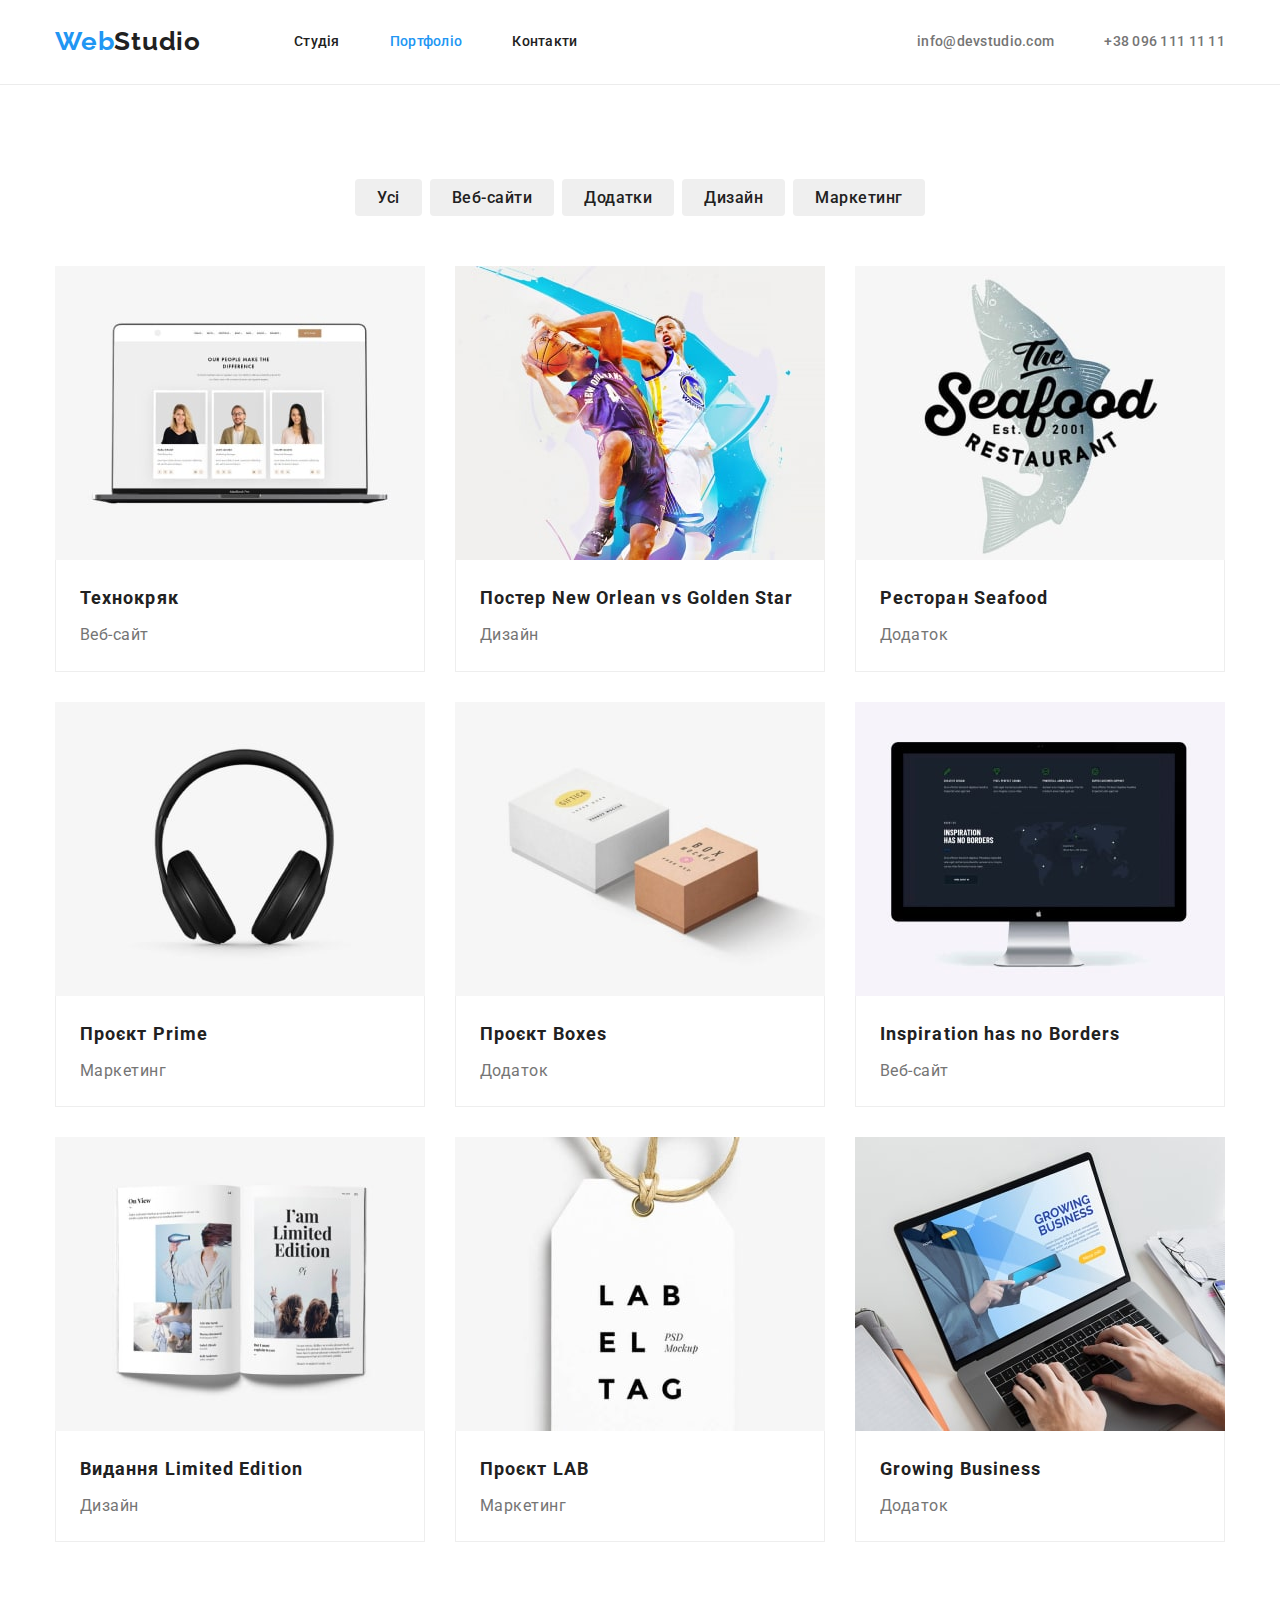
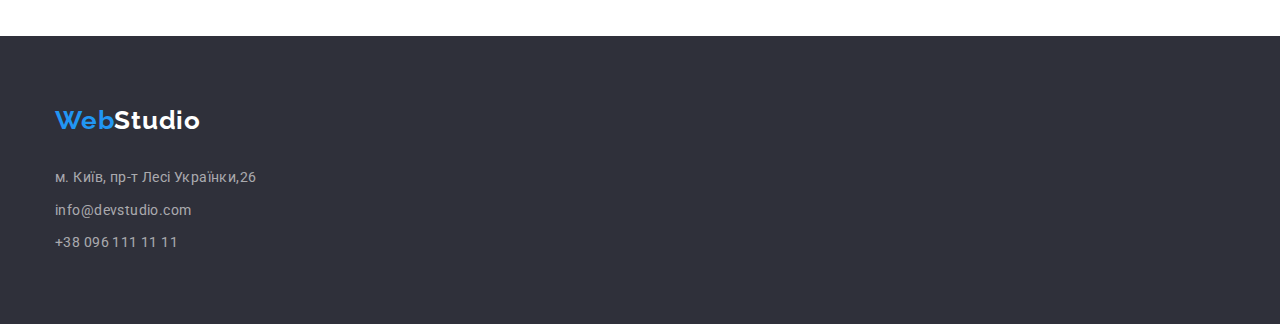
==== portfolio.html @ 55c02976 "Initial commit" ====
<!DOCTYPE html>
<html lang="uk">
  <head>
    <meta charset="UTF-8" />
    <meta http-equiv="X-UA-Compatible" content="IE=edge" />
    <meta name="viewport" content="width=device-width, initial-scale=1.0" />
    <title>Портфоліо</title>
    <link rel="preconnect" href="https://fonts.googleapis.com" />
    <link rel="preconnect" href="https://fonts.gstatic.com" crossorigin />
    <link
      href="https://fonts.googleapis.com/css2?family=Raleway:wght@700&family=Roboto:wght@400;500;700;900&display=swap"
      rel="stylesheet"
    />
    <link
      rel="stylesheet"
      href="https://cdnjs.cloudflare.com/ajax/libs/modern-normalize/1.1.0/modern-normalize.min.css"
    />
    <link rel="stylesheet" href="./css/styles.css" />
  </head>
  <body>
    <header class="page-header">
      <div class="container heder-container">
        <div class="nav-conteiner">
          <nav class="logo-nav">
            <a class="logo" href="./index.html"> <span class="accent">Web</span>Studio</a>

            <ul class="list-nav list">
              <li class="item"><a class="link-nav" href="./index.html">Студія</a></li>
              <li class="item">
                <a class="link-nav carrent" href="./portfolio.html">Портфоліо</a>
              </li>
              <li class="item"><a class="link-nav" href="">Контакти</a></li>
            </ul>
          </nav>
        </div>
        <div class="heder-contacts">
          <ul class="list-contacts list">
            <li class="item">
              <a class="contacts-link" href="mailto:info@devstudio.com">info@devstudio.com</a>
            </li>
            <li class="item">
              <a class="contacts-link" href="tel:+380961111111">+38 096 111 11 11</a>
            </li>
          </ul>
        </div>
      </div>
    </header>

    <main>
      <section class="section">
        <div class="container">
          <h1 class="visually-hidden">Портфоліо</h1>

          <ul class="section-button list">
            <li class="item-button"><button class="button-link" type="button">Усі</button></li>
            <li class="item-button">
              <button class="button-link" type="button">Веб-сайти</button>
            </li>
            <li class="item-button">
              <button class="button-link" type="button">Додатки</button>
            </li>
            <li class="item-button"><button class="button-link" type="button">Дизайн</button></li>
            <li class="item-button">
              <button class="button-link" type="button">Маркетинг</button>
            </li>
          </ul>

          <ul class="section-work list">
            <li class="item-work">
              <img
                class="work-img"
                src="./img/portfolio/technoquack.jpg"
                alt="сайт сторінки"
                width="370"
              />
              <div class="title-text">
                <h2 class="work-title">Технокряк</h2>
                <p class="work-text">Веб-сайт</p>
              </div>
            </li>
            <li class="item-work">
              <img class="work-img" src="./img/portfolio/poster.jpg" alt="постер" width="370" />
              <div class="title-text">
                <h2 class="work-title">Постер New Orlean vs Golden Star</h2>
                <p class="work-text">Дизайн</p>
              </div>
            </li>
            <li class="item-work">
              <img class="work-img" src="./img/portfolio/seafood.jpg" alt="логотип" width="370" />
              <div class="title-text">
                <h2 class="work-title">Ресторан Seafood</h2>
                <p class="work-text">Додаток</p>
              </div>
            </li>
            <li class="item-work">
              <img class="work-img" src="./img/portfolio/prime.jpg" alt="наушники" width="370" />
              <div class="title-text">
                <h2 class="work-title">Проєкт Prime</h2>
                <p class="work-text">Маркетинг</p>
              </div>
            </li>
            <li class="item-work">
              <img class="work-img" src="./img/portfolio/boxes.jpg" alt="коробки" width="370" />
              <div class="title-text">
                <h2 class="work-title">Проєкт Boxes</h2>
                <p class="work-text">Додаток</p>
              </div>
            </li>
            <li class="item-work">
              <img
                class="work-img"
                src="./img/portfolio/inspiration.jpg"
                alt="екран компютера"
                width="370"
              />
              <div class="title-text">
                <h2 class="work-title">Inspiration has no Borders</h2>
                <p class="work-text">Веб-сайт</p>
              </div>
            </li>
            <li class="item-work">
              <img class="work-img" src="./img/portfolio/edition.jpg" alt="книга" width="370" />
              <div class="title-text">
                <h2 class="work-title">Видання Limited Edition</h2>
                <p class="work-text">Дизайн</p>
              </div>
            </li>
            <li class="item-work">
              <img class="work-img" src="./img/portfolio/project.jpg" alt="проект" width="370" />
              <div class="title-text">
                <h2 class="work-title">Проєкт LAB</h2>
                <p class="work-text">Маркетинг</p>
              </div>
            </li>
            <li class="item-work">
              <img class="work-img" src="./img/portfolio/business.jpg" alt="ноутбук" width="370" />
              <div class="title-text">
                <h2 class="work-title">Growing Business</h2>
                <p class="work-text">Додаток</p>
              </div>
            </li>
          </ul>
        </div>
      </section>
    </main>

    <footer class="footer">
      <div class="container">
        <a class="footer-logo" href="./index.html"> <span class="accent">Web</span>Studio</a>
        <address class="footer-address">
          <ul class="address-list list">
            <li class="item-address">
              <a
                class="address-link"
                href="https://goo.gl/maps/cdmkgBvX4xGakDDQ7"
                target="_blank"
                rel="noopener noreferrer nofollow"
                >м. Київ, пр-т Лесі Українки,26
              </a>
            </li>
            <li class="item-address">
              <a class="address-link" href="mailto:info@devstudio.com">info@devstudio.com</a>
            </li>
            <li class="item-address">
              <a class="address-link" href="tel:+380961111111">+38 096 111 11 11</a>
            </li>
          </ul>
        </address>
      </div>
    </footer>
  </body>
</html>
---- css/styles.css ----
/* html {
  box-sizing: border-box;
}

*,
*::before,
*::after {
  box-sizing: inherit;
} */

:root {
  --primary-text-color: #757575;
  --secondary-tex-color: #212121;
  --link-color: #2196f3;
  --logo-color: #000000;
  --fons-color: #f5f5f5;
  --hero-color: #ffffff;
  --footer-color: #2f303a;
  --card-text-color: #757575;
  --color-active: #188ce8;
  --color-fon-team: #f5f4fa;
  --color-border: #eeeeee;
  --heder-border: #ececec;
  --color-box-shadow: rgba(0, 0, 0, 0.15);
  --color-text-shadow: rgba(0, 0, 0, 0.25);
  --color-footer-link: rgba(255, 255, 255, 0.6);
}

/* * {
  outline: 1px solid tomato;
} */

h1,
h2,
h3,
h4,
h5,
h6,
ul,
p {
  margin: 0;
  padding: 0;
}

body {
  font-family: Roboto, sans-serif;
  font-size: 14px;
  line-height: 1.7;
  letter-spacing: 0.03em;
  background: var(--hero-color);
  color: var(--primary-text-color);
}

.list {
  list-style: none;
}
.container {
  width: 1200px;
  padding-left: 15px;
  padding-right: 15px;
  margin-left: auto;
  margin-right: auto;
}

/* heder */
.page-header {
  border-bottom: 1px solid var(--heder-border);
}

/* logo */

.logo {
  font-family: Raleway, sans-serif;
  font-weight: 700;
  font-size: 26px;
  line-height: 1.9;
  letter-spacing: 0.03em;
  text-decoration: none;
  color: var(--secondary-tex-color);
}

.accent {
  font-family: Raleway, sans-serif;
  color: var(--link-color);
}

/* site nav */
.list-nav {
  display: flex;
  margin-left: 93px;
}
.item {
  margin-right: 50px;
}
.item:last-child {
  margin-right: 0;
}

.list-contacts {
  display: flex;
}
.logo-nav {
  display: flex;
  align-items: center;
}
.heder-container {
  display: flex;
  align-items: center;
}
.heder-contacts {
  margin-left: auto;
}
.link-nav {
  display: block;
  padding-top: 32px;
  padding-bottom: 32px;

  font-weight: 500;
  font-size: 14px;
  line-height: 1.4;
  letter-spacing: 0.02em;
  text-decoration: none;
  color: var(--secondary-tex-color);
}

.carrent {
  color: var(--link-color);
}

.link-nav:hover,
.link-nav:focus {
  color: var(--link-color);
}

.contacts-link {
  display: block;
  padding-top: 32px;
  padding-bottom: 32px;

  font-weight: 500;
  font-size: 14px;
  line-height: 1.4;
  letter-spacing: 0.02em;
  text-decoration: none;
  color: var(--primary-text-color);
}

.contacts-link:hover,
.contacts-link:focus {
  color: var(--link-color);
}

/* hero */

.section-hero {
  padding-top: 200px;
  padding-bottom: 200px;
  text-align: center;

  background-color: var(--footer-color);
}

.hero-title {
  width: 696px;
  margin-left: auto;
  margin-right: auto;
  margin-bottom: 30px;

  font-weight: 900;
  font-size: 44px;
  line-height: 1.4;
  text-align: center;
  letter-spacing: 0.06em;
  text-transform: uppercase;
  color: var(--hero-color);
}

/* button */

.button {
  padding: 10px 32px;
  border: none;
  box-shadow: 0px 4px 4px var(--color-box-shadow);
  border-radius: 4px;

  font-family: inherit;
  font-weight: 700;
  font-size: 16px;
  line-height: 1.9;
  text-align: center;
  cursor: pointer;
  letter-spacing: 0.06em;
  background-color: var(--link-color);
  color: var(--hero-color);
}

.button:active,
.button:hover,
.button:focus {
  box-shadow: 0px 4px 4px var(--color-box-shadow);
  border-radius: 4px;
  background-color: var(--color-active);
  color: var(--hero-color);
  text-shadow: 0px 4px 4px var(--color-text-shadow);
}

/* section */
.section {
  padding-top: 94px;
  padding-bottom: 94px;
}

.section-title {
  font-weight: 700;
  font-size: 36px;
  line-height: 1.17;
  text-align: center;
  letter-spacing: 0.03em;
  color: var(--secondary-tex-color);
}

.features-list {
  display: flex;
}

.item-features {
  margin-right: 30px;
}
.item-features:last-child {
  margin-right: 0;
}

.title {
  margin-bottom: 10px;
}
.features-list .title {
  font-weight: 700;
  font-size: 14px;
  line-height: 1.14;
  letter-spacing: 0.03em;
  text-transform: uppercase;
  color: var(--secondary-tex-color);
}

/* specifics */
.section-specifics {
  padding-top: 0;
  padding-bottom: 94px;
}

.specifics-list {
  display: flex;
}

.specifics-img {
  display: block;
  height: auto;
  max-width: 100%;
}

.item-specifics {
  margin-right: 30px;
}
.item-specifics:last-child {
  margin-right: 0;
}

.specifics {
  margin-bottom: 50px;
}

/* team */
.team {
  margin-bottom: 50px;
}

.team-list {
  display: flex;
}

.team-img {
  display: block;
  height: auto;
  max-width: 100%;
  border-radius: 0px;
}
.conteiner-title {
  padding: 30px 61px;
  text-align: center;
}

.item-team {
  margin-right: 30px;
  box-shadow: 0px 1px 3px rgba(0, 0, 0, 0.12), 0px 1px 1px rgba(0, 0, 0, 0.14),
    0px 2px 1px rgba(0, 0, 0, 0.2);
  border-radius: 0px 0px 4px 4px;
  background: var(--hero-color);
}
.item-team:last-child {
  margin-right: 0;
}

.section-team {
  background-color: var(--color-fon-team);
}

.team-title {
  margin-bottom: 10px;

  font-weight: 500;
  font-size: 16px;
  line-height: 1.19;
  letter-spacing: 0.03em;
  color: var(--secondary-tex-color);
}

.team-text {
  font-weight: 400;
  font-size: 16px;
  line-height: 1.19;
  letter-spacing: 0.03em;
  color: var(--card-text-color);
}

/* footer */

.footer {
  padding-top: 60px;
  padding-bottom: 60px;

  background-color: var(--footer-color);
}
.footer-address {
  font-style: normal;
}

.footer-logo {
  display: block;
  margin-bottom: 20px;

  font-family: Raleway, sans-serif;
  font-style: normal;
  font-weight: 700;
  font-size: 26px;
  line-height: 1.9;
  letter-spacing: 0.03em;
  text-decoration: none;
  color: var(--hero-color);
}
.accent-logo {
  color: var(--hero-color);
}
.address-list {
  display: block;
}

.item-address {
  margin-bottom: 9px;
}

.address-link {
  font-weight: 400;
  font-size: 14px;
  line-height: 1.7;
  letter-spacing: 0.03em;
  text-decoration: none;
  color: var(--color-footer-link);
}
.address-link:hover,
.address-link:focus {
  color: var(--hero-color);
}

/* portfolio */

/* section work */

.section-button {
  display: flex;
  justify-content: center;
}
.item-button {
  margin-right: 8px;
}
.item-button:last-child {
  margin-right: 0;
}

.section-button {
  margin-bottom: 50px;
}
.section-work {
  display: flex;
  flex-wrap: wrap;
}

.item-work {
  width: 370px;
  margin-right: 30px;
  margin-bottom: 30px;
}

.item-work:nth-last-child(-n + 3) {
  margin-bottom: 0;
}
.item-work:nth-child(3n) {
  margin-right: 0;
}
.work-title {
  margin-bottom: 4px;

  font-weight: 700;
  font-size: 18px;
  line-height: 2;
  letter-spacing: 0.06em;
  color: var(--secondary-tex-color);
}

.work-text {
  font-size: 16px;
  line-height: 1.9;
  letter-spacing: 0.03em;
  color: var(--card-text-color);
}

.button-link {
  padding: 6px 22px;
  cursor: pointer;
  border: none;
  border-radius: 4px;

  font-family: inherit;
  font-weight: 500;
  font-size: 16px;
  line-height: 1.6;
  letter-spacing: 0.03em;
  color: var(--secondary-tex-color);
}
.button-link:active,
.button-link:hover,
.button-link:focus {
  box-shadow: 0px 3px 1px rgba(0, 0, 0, 0.1), 0px 1px 2px rgba(0, 0, 0, 0.08),
    0px 2px 2px rgba(0, 0, 0, 0.12);
  background-color: var(--link-color);
  color: var(--hero-color);
}
.visually-hidden {
  position: absolute;
  width: 1px;
  height: 1px;
  margin: -1px;
  border: 0;
  padding: 0;

  white-space: nowrap;
  clip-path: inset(100%);
  clip: rect(0 0 0 0);
  overflow: hidden;
}

.work-img {
  display: block;
}
.title-text {
  border-right: 1px solid var(--color-border);
  border-bottom: 1px solid var(--color-border);
  border-left: 1px solid var(--color-border);
  padding: 20px 24px;
}
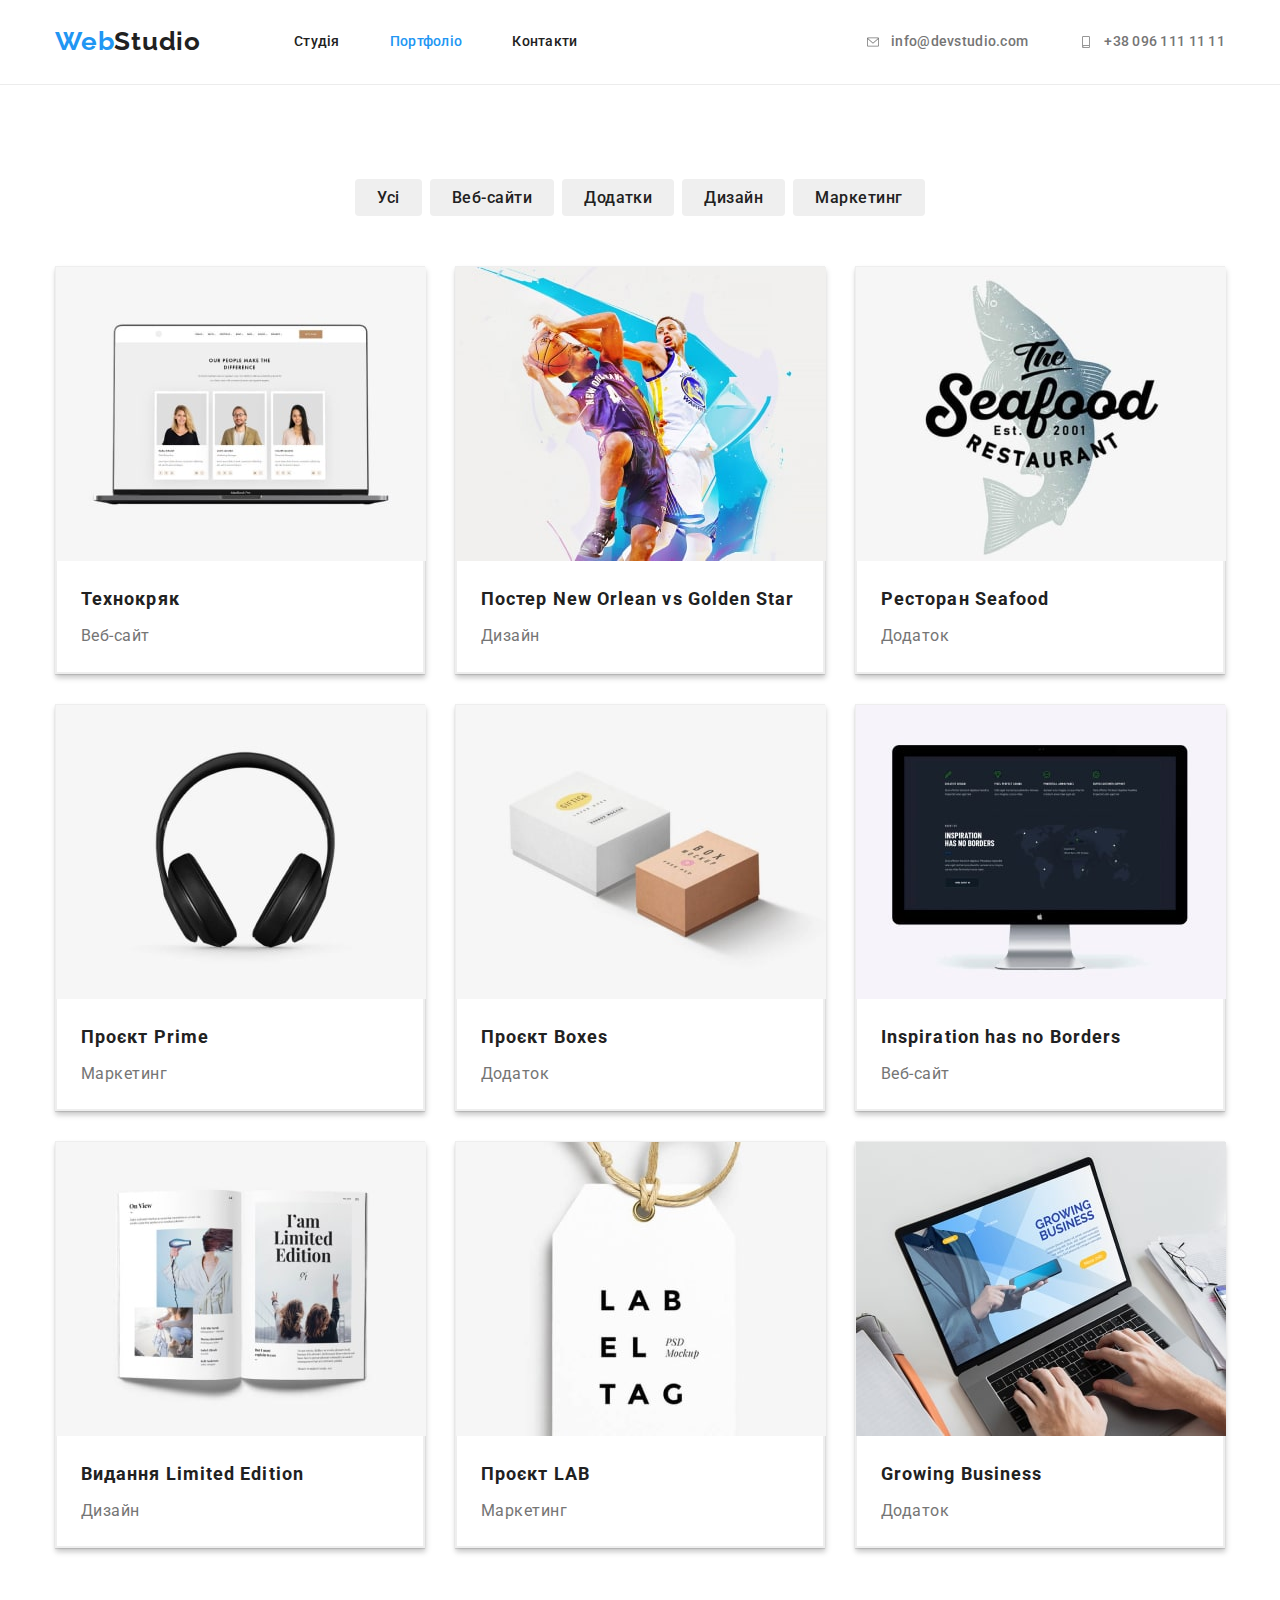
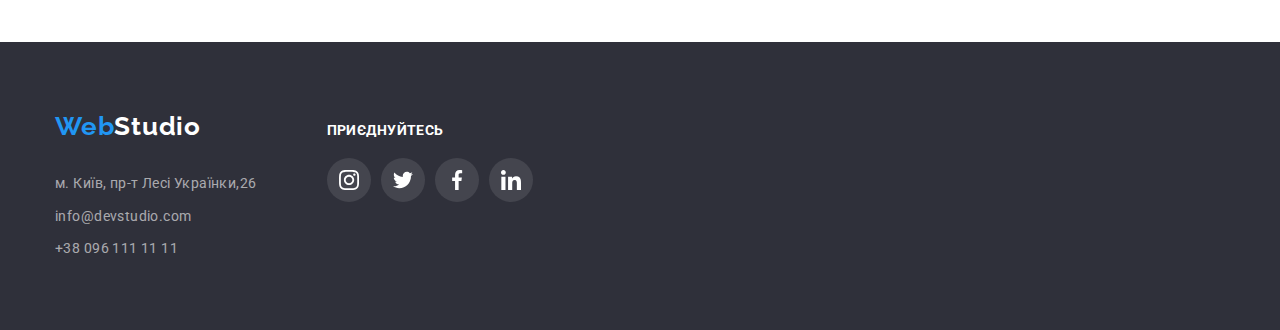
==== commit 87030110: "completion" ====
--- a/portfolio.html
+++ b/portfolio.html
@@ -36,10 +36,20 @@
         <div class="heder-contacts">
           <ul class="list-contacts list">
             <li class="item">
-              <a class="contacts-link" href="mailto:info@devstudio.com">info@devstudio.com</a>
+              <a class="contacts-link" href="mailto:info@devstudio.com">
+                <svg class="icon-envelope" width="16" height="12">
+                  <use href="./img/sprite.svg#icon-envelope"></use>
+                </svg>
+                info@devstudio.com</a
+              >
             </li>
             <li class="item">
-              <a class="contacts-link" href="tel:+380961111111">+38 096 111 11 11</a>
+              <a class="contacts-link" href="tel:+380961111111">
+                <svg class="icon-smartphone" width="16" height="12">
+                  <use href="./img/sprite.svg#icon-smartphone"></use>
+                </svg>
+                +38 096 111 11 11</a
+              >
             </li>
           </ul>
         </div>
@@ -145,27 +155,63 @@
     </main>
 
     <footer class="footer">
-      <div class="container">
-        <a class="footer-logo" href="./index.html"> <span class="accent">Web</span>Studio</a>
-        <address class="footer-address">
-          <ul class="address-list list">
-            <li class="item-address">
-              <a
-                class="address-link"
-                href="https://goo.gl/maps/cdmkgBvX4xGakDDQ7"
-                target="_blank"
-                rel="noopener noreferrer nofollow"
-                >м. Київ, пр-т Лесі Українки,26
-              </a>
-            </li>
-            <li class="item-address">
-              <a class="address-link" href="mailto:info@devstudio.com">info@devstudio.com</a>
-            </li>
-            <li class="item-address">
-              <a class="address-link" href="tel:+380961111111">+38 096 111 11 11</a>
-            </li>
-          </ul>
-        </address>
+      <div class="container foter-conteiner">
+        <div class="conteiner-address">
+          <a class="footer-logo" href="./index.html"> <span class="accent">Web</span>Studio</a>
+          <address class="footer-address">
+            <ul class="address-list list">
+              <li class="item-address">
+                <a
+                  class="address-link"
+                  href="https://goo.gl/maps/cdmkgBvX4xGakDDQ7"
+                  target="_blank"
+                  rel="noopener noreferrer nofollow"
+                  >м. Київ, пр-т Лесі Українки,26
+                </a>
+              </li>
+              <li class="item-address">
+                <a class="address-link" href="mailto:info@devstudio.com">info@devstudio.com</a>
+              </li>
+              <li class="item-address">
+                <a class="address-link" href="tel:+380961111111">+38 096 111 11 11</a>
+              </li>
+            </ul>
+          </address>
+        </div>
+
+        <div class="icon-footer">
+          <p class="icon-text">приєднуйтесь</p>
+          <ul class="icon-list-footer list">
+            <li class="icon-footer-item">
+              <a class="icon-footer-link" href="">
+                <svg class="" width="20" height="20">
+                  <use href="./img/sprite.svg#icon-instagram"></use>
+                </svg>
+              </a>
+            </li>
+            <li class="icon-footer-item">
+              <a class="icon-footer-link" href="">
+                <svg class="" width="20" height="20">
+                  <use href="./img/sprite.svg#icon-twitter"></use>
+                </svg>
+              </a>
+            </li>
+            <li class="icon-footer-item">
+              <a class="icon-footer-link" href="">
+                <svg class="" width="20" height="20">
+                  <use href="./img/sprite.svg#icon-facebook"></use>
+                </svg>
+              </a>
+            </li>
+            <li class="icon-footer-item">
+              <a class="icon-footer-link" href="">
+                <svg class="" width="20" height="20">
+                  <use href="./img/sprite.svg#icon-linkedin"></use>
+                </svg>
+              </a>
+            </li>
+          </ul>
+        </div>
       </div>
     </footer>
   </body>
--- a/css/styles.css
+++ b/css/styles.css
@@ -24,6 +24,7 @@
   --color-box-shadow: rgba(0, 0, 0, 0.15);
   --color-text-shadow: rgba(0, 0, 0, 0.25);
   --color-footer-link: rgba(255, 255, 255, 0.6);
+  --color-border-customers: #afb1b8;
 }
 
 /* * {
@@ -133,9 +134,10 @@
 }
 
 .contacts-link {
-  display: block;
+  display: flex;
   padding-top: 32px;
   padding-bottom: 32px;
+  align-items: center;
 
   font-weight: 500;
   font-size: 14px;
@@ -150,6 +152,26 @@
   color: var(--link-color);
 }
 
+.contacts-link:hover svg,
+.contacts-link:focus svg {
+  fill: var(--color-active);
+}
+
+/* .icon {
+  margin-right: 10px;
+  fill: var(--card-text-color);
+}
+.icon:hover,
+.icon:focus {
+  fill: var(--link-color);
+} */
+
+.icon-envelope,
+.icon-smartphone {
+  fill: var(--card-text-color);
+  margin-right: 10px;
+}
+
 /* hero */
 
 .section-hero {
@@ -158,6 +180,16 @@
   text-align: center;
 
   background-color: var(--footer-color);
+
+  max-width: 1600px;
+  height: 600px;
+  margin-left: auto;
+  margin-right: auto;
+  background-image: linear-gradient(to right, rgba(47, 48, 58, 0.4), rgba(47, 48, 58, 0.4)),
+    url(../img/hero.jpg);
+  background-repeat: no-repeat;
+  background-size: cover;
+  background-position: center;
 }
 
 .hero-title {
@@ -182,6 +214,8 @@
   border: none;
   box-shadow: 0px 4px 4px var(--color-box-shadow);
   border-radius: 4px;
+
+  /* text-shadow: 0px 4px 4px var(--color-text-shadow); */
 
   font-family: inherit;
   font-weight: 700;
@@ -201,7 +235,7 @@
   border-radius: 4px;
   background-color: var(--color-active);
   color: var(--hero-color);
-  text-shadow: 0px 4px 4px var(--color-text-shadow);
+  /* text-shadow: 0px 4px 4px var(--color-text-shadow); */
 }
 
 /* section */
@@ -224,11 +258,48 @@
 }
 
 .item-features {
+  display: block;
+  max-width: 270px;
+
   margin-right: 30px;
 }
 .item-features:last-child {
   margin-right: 0;
 }
+
+.icon-features {
+  display: flex;
+  align-items: center;
+  justify-content: center;
+  background-color: var(--color-fon-team);
+  margin-bottom: 30px;
+}
+/* 
+.item-features::before {
+  content: '';
+  display: block;
+  height: 120px;
+
+  background-repeat: no-repeat;
+  background-position: center;
+  background-color: var(--color-fon-team);
+}
+
+.icon-antenna::before {
+  background-image: url(../img/specifics/antenna.svg);
+}
+
+.icon-clock::before {
+  background-image: url(../img/specifics/clock.svg);
+}
+
+.icon-diagrama::before {
+  background-image: url(../img/specifics/diagram.svg);
+}
+
+.icon-astronaut::before {
+  background-image: url(../img/specifics/astronaut.svg);
+} */
 
 .title {
   margin-bottom: 10px;
@@ -270,6 +341,32 @@
 }
 
 /* team */
+.team-item-social {
+  display: flex;
+  justify-content: center;
+  margin-top: 16px;
+}
+.social-item {
+  display: flex;
+  margin-right: 10px;
+}
+.social-item:last-child {
+  margin-right: 0;
+}
+.icon-link-team {
+  width: 44px;
+  height: 44px;
+  display: flex;
+  justify-content: center;
+  align-items: center;
+  border-radius: 50%;
+  fill: var(--color-border-customers);
+}
+.icon-link-team:hover {
+  fill: var(--hero-color);
+  background-color: var(--link-color);
+}
+
 .team {
   margin-bottom: 50px;
 }
@@ -285,6 +382,7 @@
   border-radius: 0px;
 }
 .conteiner-title {
+  width: 270px;
   padding: 30px 61px;
   text-align: center;
 }
@@ -322,7 +420,85 @@
   color: var(--card-text-color);
 }
 
+/* customer */
+
+.customer {
+  margin-bottom: 50px;
+}
+.customer-list {
+  display: flex;
+  justify-content: space-between;
+}
+.customers-team {
+  border: 1px solid var(--color-border-customers);
+  border-radius: 4px;
+}
+.customers-link {
+  width: 170px;
+  height: 92px;
+  align-items: center;
+  justify-content: center;
+  display: flex;
+  fill: var(--color-border-customers);
+}
+
+.customers-link:hover {
+  border: 1px solid var(--link-color);
+  fill: var(--link-color);
+}
+
+/* .customers-team {
+  margin-right: 30px;
+}
+.customers-team:last-child {
+  margin-right: 0;
+} */
+
 /* footer */
+
+.foter-conteiner {
+  display: flex;
+  align-items: baseline;
+}
+
+.conteiner-address {
+  margin-right: 70px;
+}
+.icon-text {
+  margin-bottom: 20px;
+
+  font-weight: 700;
+  font-size: 14px;
+  line-height: 16px;
+  letter-spacing: 0.03em;
+  text-transform: uppercase;
+
+  color: var(--hero-color);
+}
+
+.icon-list-footer {
+  display: flex;
+}
+.icon-footer-item {
+  margin-right: 10px;
+}
+.icon-footer-item:last-child {
+  margin-right: 0;
+}
+.icon-footer-link {
+  display: flex;
+  justify-content: center;
+  align-items: center;
+  width: 44px;
+  height: 44px;
+  border-radius: 50%;
+  fill: var(--hero-color);
+  background-color: rgba(255, 255, 255, 0.1);
+}
+
+.icon-footer-link:hover {
+  background-color: var(--link-color);
+}
 
 .footer {
   padding-top: 60px;
@@ -398,6 +574,9 @@
   width: 370px;
   margin-right: 30px;
   margin-bottom: 30px;
+  border: 1px solid #eeeeee;
+  box-shadow: 0px 1px 1px rgba(0, 0, 0, 0.12), 0px 4px 4px rgba(0, 0, 0, 0.06),
+    1px 4px 6px rgba(0, 0, 0, 0.16);
 }
 
 .item-work:nth-last-child(-n + 3) {
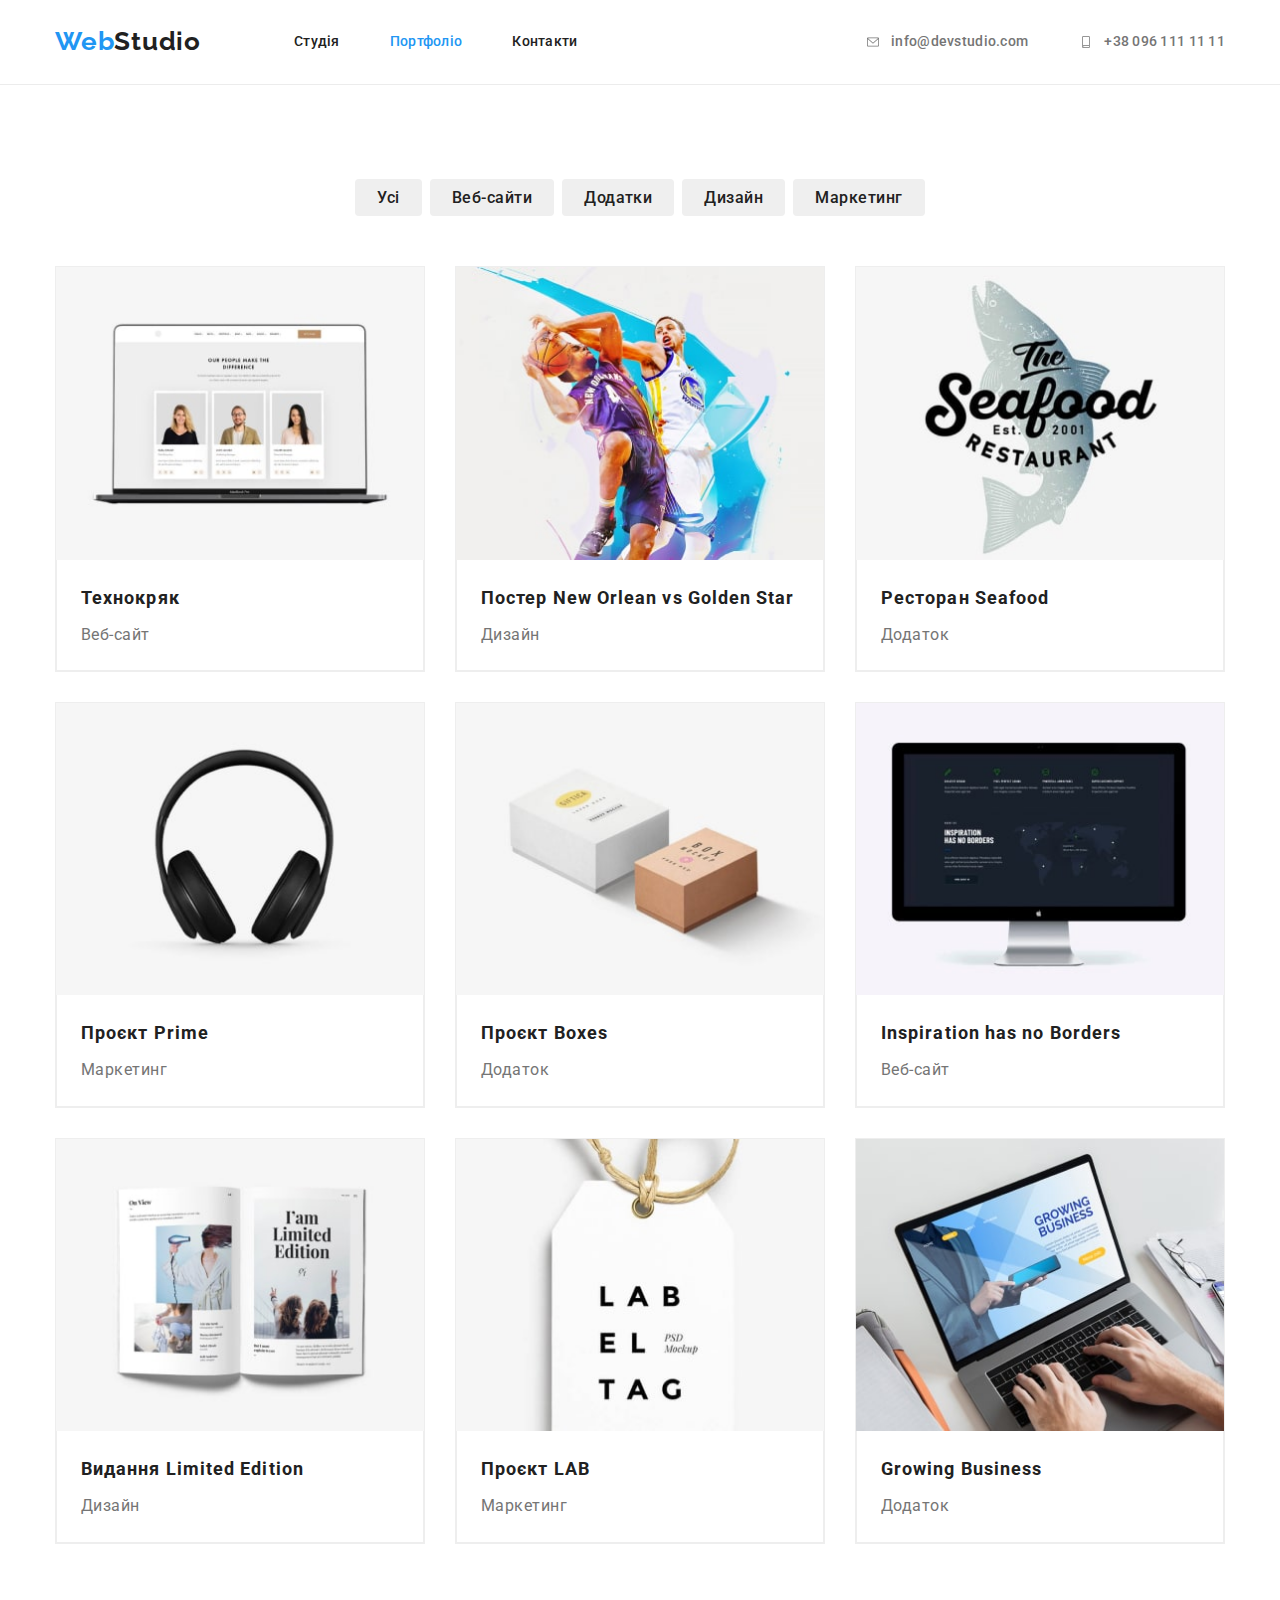
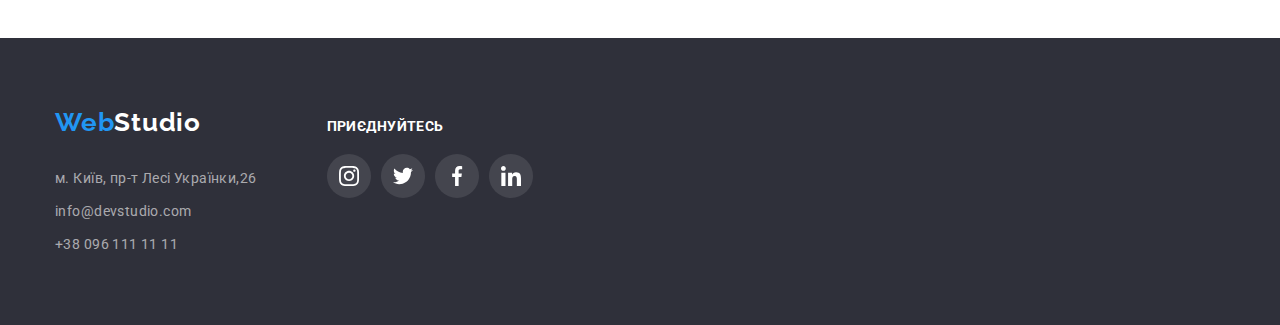
==== commit 7adcff42: "making changes" ====
--- a/portfolio.html
+++ b/portfolio.html
@@ -77,77 +77,100 @@
 
           <ul class="section-work list">
             <li class="item-work">
-              <img
-                class="work-img"
-                src="./img/portfolio/technoquack.jpg"
-                alt="сайт сторінки"
-                width="370"
-              />
-              <div class="title-text">
-                <h2 class="work-title">Технокряк</h2>
-                <p class="work-text">Веб-сайт</p>
-              </div>
-            </li>
-            <li class="item-work">
-              <img class="work-img" src="./img/portfolio/poster.jpg" alt="постер" width="370" />
-              <div class="title-text">
-                <h2 class="work-title">Постер New Orlean vs Golden Star</h2>
-                <p class="work-text">Дизайн</p>
-              </div>
-            </li>
-            <li class="item-work">
-              <img class="work-img" src="./img/portfolio/seafood.jpg" alt="логотип" width="370" />
-              <div class="title-text">
-                <h2 class="work-title">Ресторан Seafood</h2>
-                <p class="work-text">Додаток</p>
-              </div>
-            </li>
-            <li class="item-work">
-              <img class="work-img" src="./img/portfolio/prime.jpg" alt="наушники" width="370" />
-              <div class="title-text">
-                <h2 class="work-title">Проєкт Prime</h2>
-                <p class="work-text">Маркетинг</p>
-              </div>
-            </li>
-            <li class="item-work">
-              <img class="work-img" src="./img/portfolio/boxes.jpg" alt="коробки" width="370" />
-              <div class="title-text">
-                <h2 class="work-title">Проєкт Boxes</h2>
-                <p class="work-text">Додаток</p>
-              </div>
-            </li>
-            <li class="item-work">
-              <img
-                class="work-img"
-                src="./img/portfolio/inspiration.jpg"
-                alt="екран компютера"
-                width="370"
-              />
-              <div class="title-text">
-                <h2 class="work-title">Inspiration has no Borders</h2>
-                <p class="work-text">Веб-сайт</p>
-              </div>
-            </li>
-            <li class="item-work">
-              <img class="work-img" src="./img/portfolio/edition.jpg" alt="книга" width="370" />
-              <div class="title-text">
-                <h2 class="work-title">Видання Limited Edition</h2>
-                <p class="work-text">Дизайн</p>
-              </div>
-            </li>
-            <li class="item-work">
-              <img class="work-img" src="./img/portfolio/project.jpg" alt="проект" width="370" />
-              <div class="title-text">
-                <h2 class="work-title">Проєкт LAB</h2>
-                <p class="work-text">Маркетинг</p>
-              </div>
-            </li>
-            <li class="item-work">
-              <img class="work-img" src="./img/portfolio/business.jpg" alt="ноутбук" width="370" />
-              <div class="title-text">
-                <h2 class="work-title">Growing Business</h2>
-                <p class="work-text">Додаток</p>
-              </div>
+              <a class="work-link" href="">
+                <img
+                  class="work-img"
+                  src="./img/portfolio/technoquack.jpg"
+                  alt="сайт сторінки"
+                  width="370"
+                />
+                <div class="title-text">
+                  <h2 class="work-title">Технокряк</h2>
+                  <p class="work-text">Веб-сайт</p>
+                </div>
+              </a>
+            </li>
+            <li class="item-work">
+              <a class="work-link" href="">
+                <img class="work-img" src="./img/portfolio/poster.jpg" alt="постер" width="370" />
+                <div class="title-text">
+                  <h2 class="work-title">Постер New Orlean vs Golden Star</h2>
+                  <p class="work-text">Дизайн</p>
+                </div>
+              </a>
+            </li>
+            <li class="item-work">
+              <a class="work-link" href="">
+                <img class="work-img" src="./img/portfolio/seafood.jpg" alt="логотип" width="370" />
+                <div class="title-text">
+                  <h2 class="work-title">Ресторан Seafood</h2>
+                  <p class="work-text">Додаток</p>
+                </div>
+              </a>
+            </li>
+            <li class="item-work">
+              <a class="work-link" href="">
+                <img class="work-img" src="./img/portfolio/prime.jpg" alt="наушники" width="370" />
+                <div class="title-text">
+                  <h2 class="work-title">Проєкт Prime</h2>
+                  <p class="work-text">Маркетинг</p>
+                </div>
+              </a>
+            </li>
+            <li class="item-work">
+              <a class="work-link" href="">
+                <img class="work-img" src="./img/portfolio/boxes.jpg" alt="коробки" width="370" />
+                <div class="title-text">
+                  <h2 class="work-title">Проєкт Boxes</h2>
+                  <p class="work-text">Додаток</p>
+                </div>
+              </a>
+            </li>
+            <li class="item-work">
+              <a class="work-link" href="">
+                <img
+                  class="work-img"
+                  src="./img/portfolio/inspiration.jpg"
+                  alt="екран компютера"
+                  width="370"
+                />
+                <div class="title-text">
+                  <h2 class="work-title">Inspiration has no Borders</h2>
+                  <p class="work-text">Веб-сайт</p>
+                </div>
+              </a>
+            </li>
+            <li class="item-work">
+              <a class="work-link" href="">
+                <img class="work-img" src="./img/portfolio/edition.jpg" alt="книга" width="370" />
+                <div class="title-text">
+                  <h2 class="work-title">Видання Limited Edition</h2>
+                  <p class="work-text">Дизайн</p>
+                </div>
+              </a>
+            </li>
+            <li class="item-work">
+              <a class="work-link" href="">
+                <img class="work-img" src="./img/portfolio/project.jpg" alt="проект" width="370" />
+                <div class="title-text">
+                  <h2 class="work-title">Проєкт LAB</h2>
+                  <p class="work-text">Маркетинг</p>
+                </div>
+              </a>
+            </li>
+            <li class="item-work">
+              <a class="work-link" href="">
+                <img
+                  class="work-img"
+                  src="./img/portfolio/business.jpg"
+                  alt="ноутбук"
+                  width="370"
+                />
+                <div class="title-text">
+                  <h2 class="work-title">Growing Business</h2>
+                  <p class="work-text">Додаток</p>
+                </div>
+              </a>
             </li>
           </ul>
         </div>
--- a/css/styles.css
+++ b/css/styles.css
@@ -570,13 +570,21 @@
   flex-wrap: wrap;
 }
 
+.work-link {
+  display: block;
+  text-decoration: none;
+}
+.work-link:hover,
+.work-link:focus {
+  box-shadow: 0px 1px 1px rgba(0, 0, 0, 0.12), 0px 4px 4px rgba(0, 0, 0, 0.06),
+    1px 4px 6px rgba(0, 0, 0, 0.16);
+}
+
 .item-work {
   width: 370px;
   margin-right: 30px;
   margin-bottom: 30px;
-  border: 1px solid #eeeeee;
-  box-shadow: 0px 1px 1px rgba(0, 0, 0, 0.12), 0px 4px 4px rgba(0, 0, 0, 0.06),
-    1px 4px 6px rgba(0, 0, 0, 0.16);
+  border: 1px solid var(--color-border);
 }
 
 .item-work:nth-last-child(-n + 3) {
@@ -639,6 +647,9 @@
 
 .work-img {
   display: block;
+  height: auto;
+  max-width: 100%;
+  border-radius: 0px;
 }
 .title-text {
   border-right: 1px solid var(--color-border);
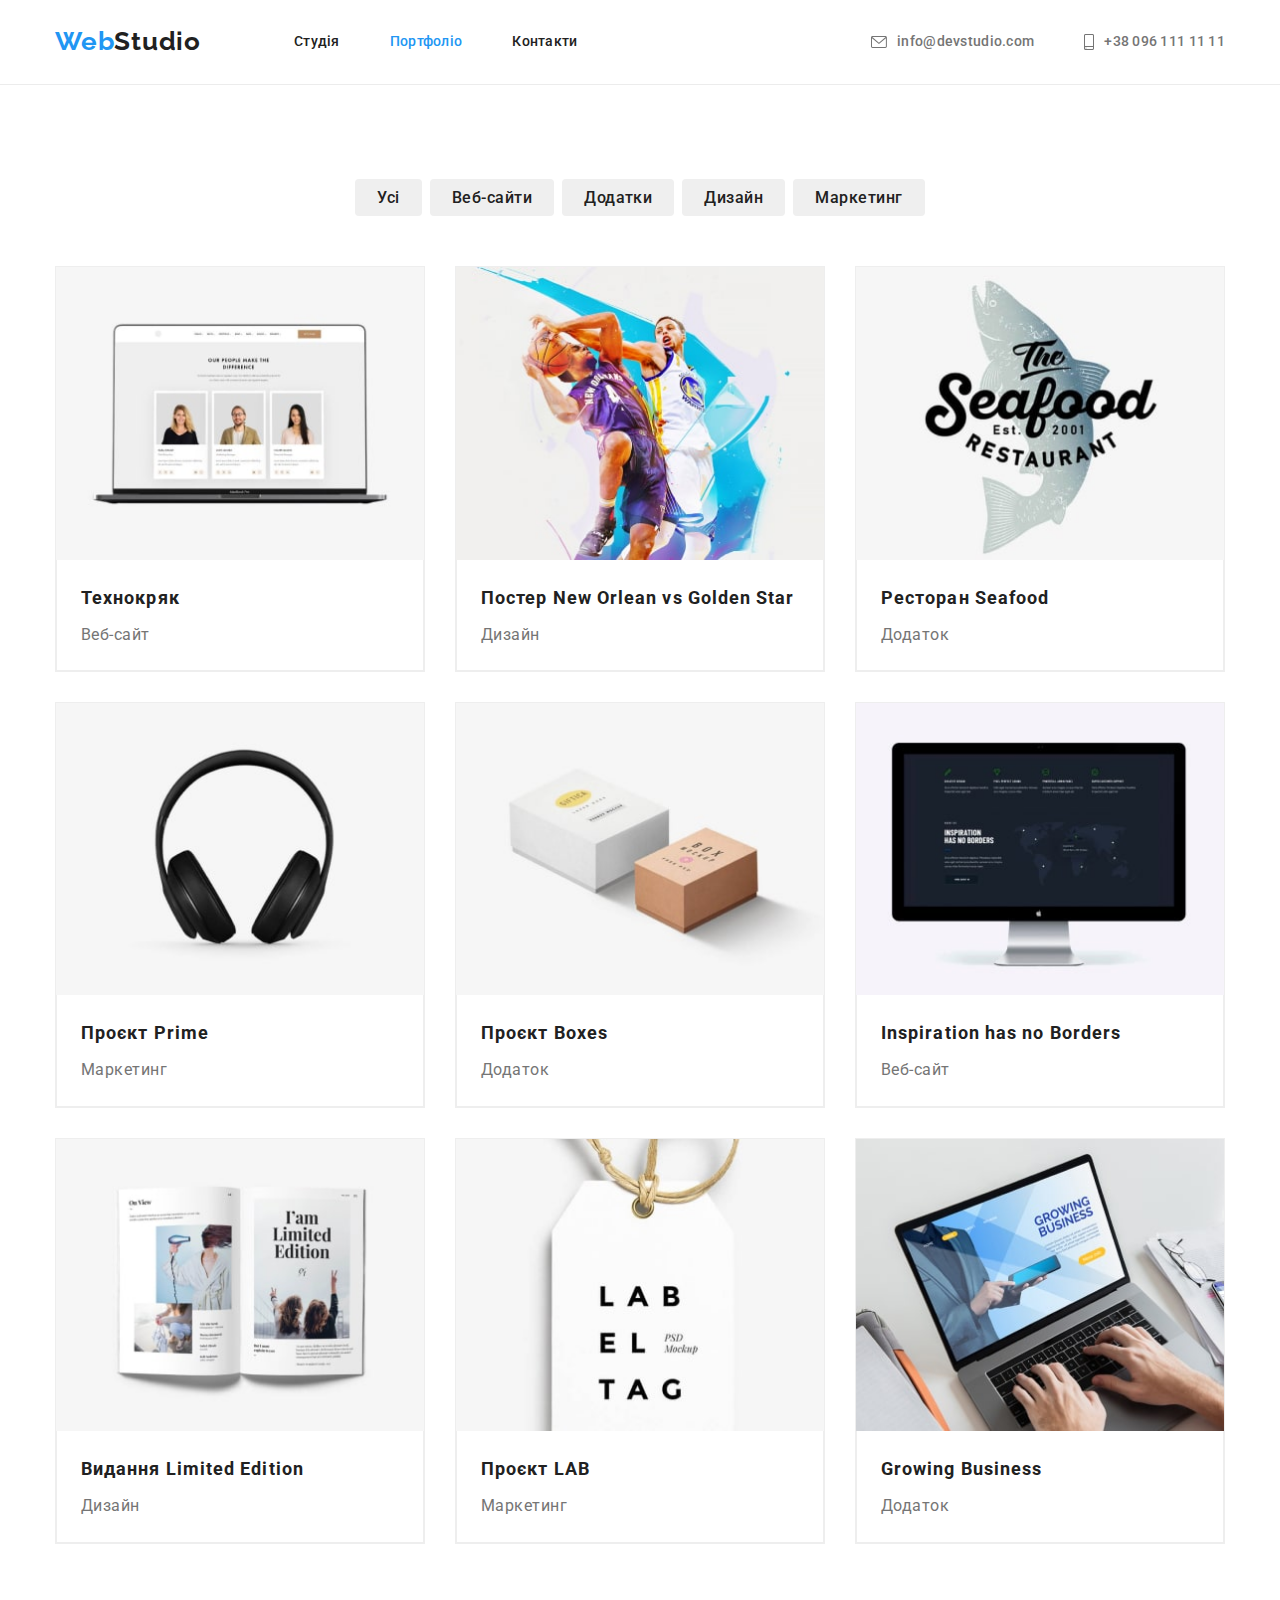
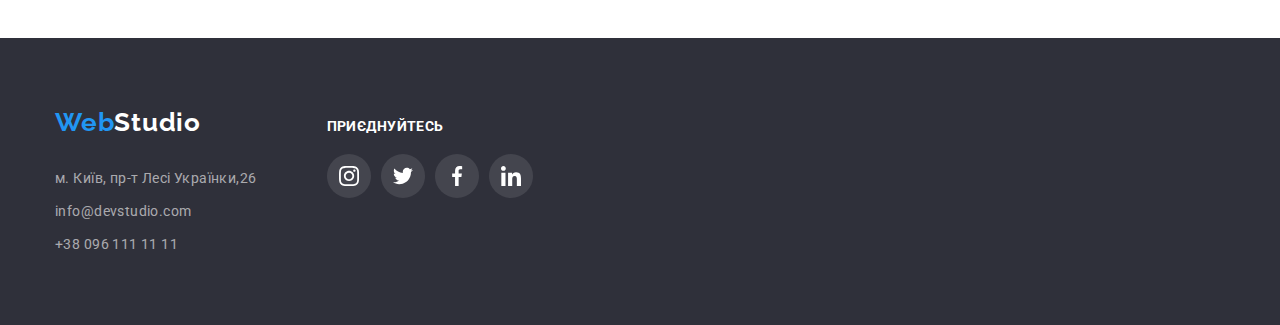
==== commit b8cce204: "making changes" ====
--- a/portfolio.html
+++ b/portfolio.html
@@ -38,15 +38,15 @@
             <li class="item">
               <a class="contacts-link" href="mailto:info@devstudio.com">
                 <svg class="icon-envelope" width="16" height="12">
-                  <use href="./img/sprite.svg#icon-envelope"></use>
+                  <use href="./img/spritethree.svg#icon-envelope"></use>
                 </svg>
                 info@devstudio.com</a
               >
             </li>
             <li class="item">
               <a class="contacts-link" href="tel:+380961111111">
-                <svg class="icon-smartphone" width="16" height="12">
-                  <use href="./img/sprite.svg#icon-smartphone"></use>
+                <svg class="icon-smartphone" width="10" height="16">
+                  <use href="./img/spritethree.svg#icon-smartphone"></use>
                 </svg>
                 +38 096 111 11 11</a
               >
--- a/css/styles.css
+++ b/css/styles.css
@@ -182,7 +182,7 @@
   background-color: var(--footer-color);
 
   max-width: 1600px;
-  height: 600px;
+  min-height: 600px;
   margin-left: auto;
   margin-right: auto;
   background-image: linear-gradient(to right, rgba(47, 48, 58, 0.4), rgba(47, 48, 58, 0.4)),
@@ -214,8 +214,6 @@
   border: none;
   box-shadow: 0px 4px 4px var(--color-box-shadow);
   border-radius: 4px;
-
-  /* text-shadow: 0px 4px 4px var(--color-text-shadow); */
 
   font-family: inherit;
   font-weight: 700;
@@ -231,11 +229,7 @@
 .button:active,
 .button:hover,
 .button:focus {
-  box-shadow: 0px 4px 4px var(--color-box-shadow);
-  border-radius: 4px;
   background-color: var(--color-active);
-  color: var(--hero-color);
-  /* text-shadow: 0px 4px 4px var(--color-text-shadow); */
 }
 
 /* section */
@@ -269,10 +263,13 @@
 
 .icon-features {
   display: flex;
+  width: 270px;
+  height: 120px;
   align-items: center;
   justify-content: center;
   background-color: var(--color-fon-team);
   margin-bottom: 30px;
+  border-radius: 4px;
 }
 /* 
 .item-features::before {
@@ -347,7 +344,6 @@
   margin-top: 16px;
 }
 .social-item {
-  display: flex;
   margin-right: 10px;
 }
 .social-item:last-child {
@@ -362,7 +358,8 @@
   border-radius: 50%;
   fill: var(--color-border-customers);
 }
-.icon-link-team:hover {
+.icon-link-team:hover,
+.icon-link-team:focus {
   fill: var(--hero-color);
   background-color: var(--link-color);
 }
@@ -382,8 +379,8 @@
   border-radius: 0px;
 }
 .conteiner-title {
-  width: 270px;
-  padding: 30px 61px;
+  padding-top: 30px;
+  padding-bottom: 30px;
   text-align: center;
 }
 
@@ -427,22 +424,28 @@
 }
 .customer-list {
   display: flex;
-  justify-content: space-between;
-}
+}
+
 .customers-team {
-  border: 1px solid var(--color-border-customers);
-  border-radius: 4px;
-}
+  margin-right: 30px;
+}
+.customers-team:last-child {
+  margin-right: 0;
+}
+
 .customers-link {
   width: 170px;
   height: 92px;
+  border-radius: 4px;
+  border: 1px solid var(--color-border-customers);
   align-items: center;
   justify-content: center;
   display: flex;
   fill: var(--color-border-customers);
 }
 
-.customers-link:hover {
+.customers-link:hover,
+.customers-link:focus {
   border: 1px solid var(--link-color);
   fill: var(--link-color);
 }
@@ -496,7 +499,8 @@
   background-color: rgba(255, 255, 255, 0.1);
 }
 
-.icon-footer-link:hover {
+.icon-footer-link:hover,
+.icon-footer-link:focus {
   background-color: var(--link-color);
 }
 
